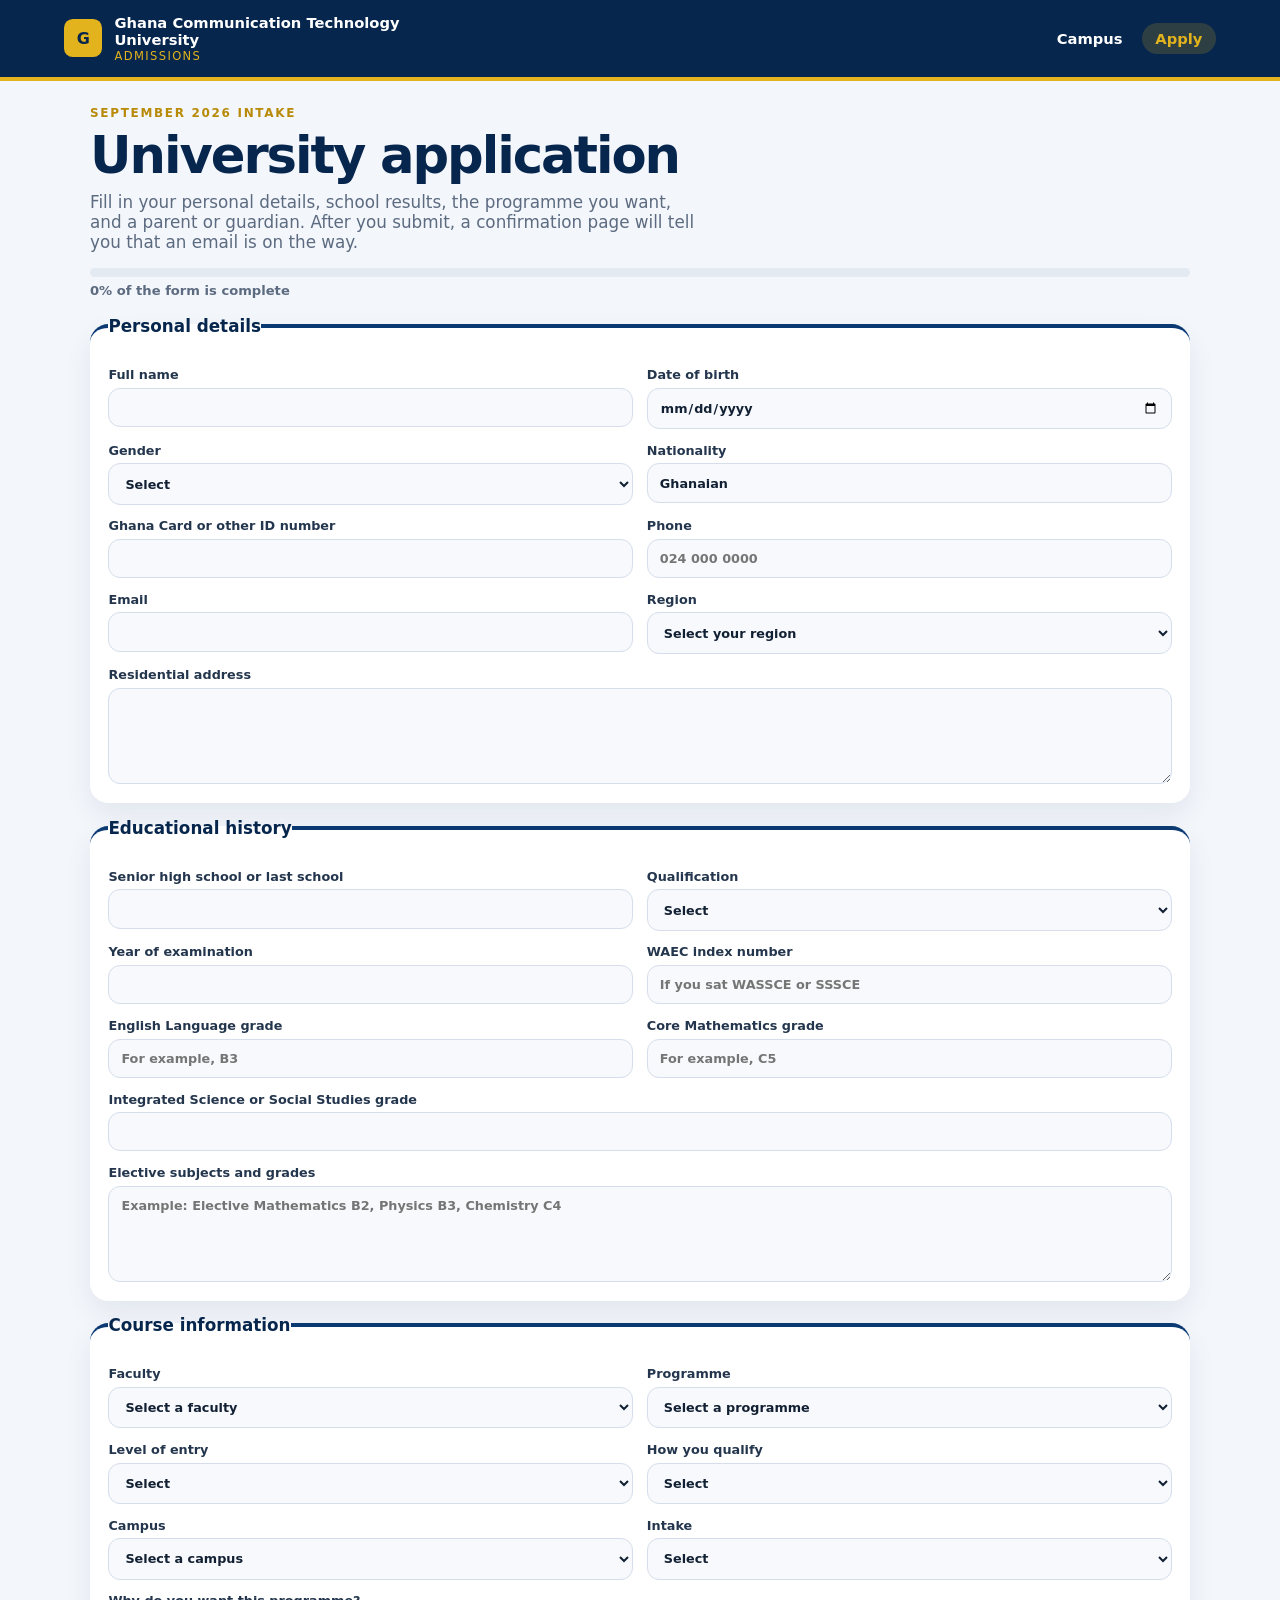
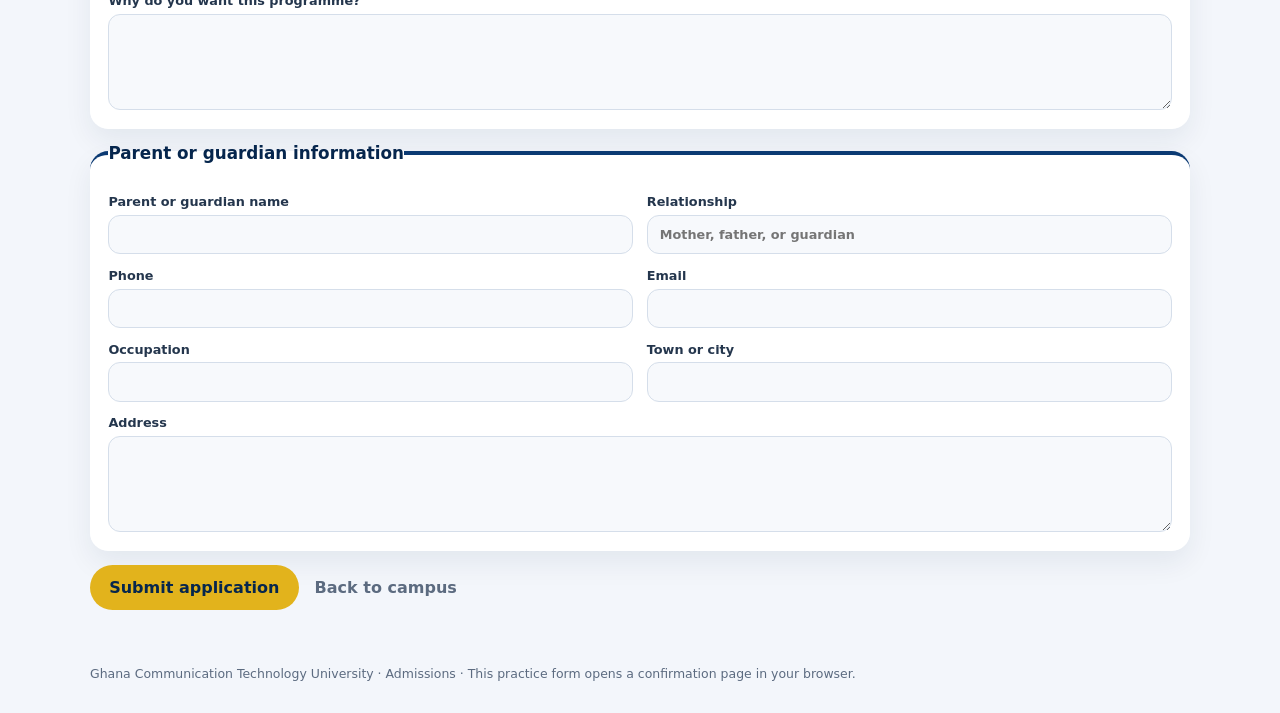
==== apply.html @ a52b45ba "Add the GCTU campus page and application form." ====
<!DOCTYPE html>
<html lang="en">
<head>
  <meta charset="UTF-8">
  <meta name="viewport" content="width=device-width, initial-scale=1.0">
  <title>Ghana Communication Technology University | Application</title>
  <link rel="stylesheet" href="styles.css">
</head>
<body>
  <header class="site-header">
    <a class="brand" href="index.html">
      <span class="mark" aria-hidden="true">G</span>
      <span>
        <strong>Ghana Communication Technology University</strong>
        <span>Admissions</span>
      </span>
    </a>
    <nav>
      <a href="index.html">Campus</a>
      <a href="apply.html" aria-current="page">Apply</a>
    </nav>
  </header>

  <main>
    <section class="page-intro">
      <p class="eyebrow">September 2026 intake</p>
      <h1>University application</h1>
      <p class="lede">
        Fill in your personal details, school results, the programme you want, and a parent or guardian. After you submit, a confirmation page will tell you that an email is on the way.
      </p>
      <div class="progress-wrap">
        <div class="progress-track" aria-hidden="true">
          <div class="progress-bar" id="progress-bar"></div>
        </div>
        <p id="progress-label">0% of the form is complete</p>
      </div>
    </section>

    <form id="application" action="success.html" method="get">
      <fieldset>
        <legend>Personal details</legend>
        <div class="fields">
          <label>
            Full name
            <input type="text" name="full-name" required autocomplete="name">
          </label>
          <label>
            Date of birth
            <input type="date" name="date-of-birth" required>
          </label>
          <label>
            Gender
            <select name="gender" required>
              <option value="">Select</option>
              <option>Female</option>
              <option>Male</option>
              <option>Prefer not to say</option>
            </select>
          </label>
          <label>
            Nationality
            <input type="text" name="nationality" value="Ghanaian" required>
          </label>
          <label>
            Ghana Card or other ID number
            <input type="text" name="id-number" required>
          </label>
          <label>
            Phone
            <input type="tel" name="phone" required autocomplete="tel" placeholder="024 000 0000">
          </label>
          <label>
            Email
            <input type="email" name="email" required autocomplete="email">
          </label>
          <label>
            Region
            <select name="region" required>
              <option value="">Select your region</option>
              <option>Greater Accra</option>
              <option>Ashanti</option>
              <option>Ahafo</option>
              <option>Bono</option>
              <option>Bono East</option>
              <option>Central</option>
              <option>Eastern</option>
              <option>North East</option>
              <option>Northern</option>
              <option>Oti</option>
              <option>Savannah</option>
              <option>Upper East</option>
              <option>Upper West</option>
              <option>Volta</option>
              <option>Western</option>
              <option>Western North</option>
              <option>Outside Ghana</option>
            </select>
          </label>
          <label class="wide">
            Residential address
            <textarea name="address" required autocomplete="street-address"></textarea>
          </label>
        </div>
      </fieldset>

      <fieldset>
        <legend>Educational history</legend>
        <div class="fields">
          <label>
            Senior high school or last school
            <input type="text" name="school" required>
          </label>
          <label>
            Qualification
            <select name="qualification" required>
              <option value="">Select</option>
              <option>WASSCE</option>
              <option>SSSCE</option>
              <option>GBCE</option>
              <option>HND</option>
              <option>GCTU Diploma</option>
              <option>Other</option>
            </select>
          </label>
          <label>
            Year of examination
            <input type="number" name="year-completed" min="1990" max="2026" required>
          </label>
          <label>
            WAEC index number
            <input type="text" name="index-number" placeholder="If you sat WASSCE or SSSCE">
          </label>
          <label>
            English Language grade
            <input type="text" name="english-grade" placeholder="For example, B3" required>
          </label>
          <label>
            Core Mathematics grade
            <input type="text" name="maths-grade" placeholder="For example, C5" required>
          </label>
          <label class="wide">
            Integrated Science or Social Studies grade
            <input type="text" name="core-grade" required>
          </label>
          <label class="wide">
            Elective subjects and grades
            <textarea name="electives" required placeholder="Example: Elective Mathematics B2, Physics B3, Chemistry C4"></textarea>
          </label>
        </div>
      </fieldset>

      <fieldset>
        <legend>Course information</legend>
        <div class="fields">
          <label>
            Faculty
            <select name="faculty" required>
              <option value="">Select a faculty</option>
              <option>Faculty of Computing and Information Systems</option>
              <option>Faculty of Engineering</option>
              <option>GCTU Business School</option>
            </select>
          </label>
          <label>
            Programme
            <select name="course" required>
              <option value="">Select a programme</option>
              <optgroup label="Computing and Information Systems">
                <option>BSc Information Technology</option>
                <option>BSc Computer Science</option>
                <option>BSc Computer Science (Cyber Security)</option>
                <option>BSc Software Engineering</option>
                <option>BSc Data Science and Analytics</option>
                <option>BSc Mobile Computing</option>
                <option>BSc Information Systems</option>
                <option>BSc Networking and Systems Administration</option>
                <option>BSc Internet of Things and Big Data</option>
                <option>BSc Web Application Development</option>
                <option>Diploma in Information Technology</option>
                <option>Diploma in Computer Science</option>
                <option>Diploma in Cyber Security</option>
                <option>Diploma in Data Science and Analytics</option>
                <option>Diploma in Web Application Development</option>
                <option>Diploma in Multimedia Technology</option>
              </optgroup>
              <optgroup label="Engineering">
                <option>BSc Telecommunications Engineering</option>
                <option>BSc Computer Engineering</option>
                <option>BSc Electrical and Electronic Engineering</option>
                <option>BSc Mathematics</option>
                <option>BSc Actuarial Science with Data Analytics</option>
                <option>BSc Computational Statistics</option>
                <option>Diploma in Telecommunications Engineering</option>
                <option>Diploma in Computational Statistics</option>
              </optgroup>
              <optgroup label="Business School">
                <option>BSc Accounting with Computing</option>
                <option>BSc Economics</option>
                <option>BSc Procurement and Logistics</option>
                <option>BSc E-Commerce and Marketing Management</option>
                <option>BSc Financial Technology</option>
                <option>BSc Business Administration (Accounting)</option>
                <option>BSc Business Administration (Banking and Finance)</option>
                <option>BSc Business Administration (Human Resource Management)</option>
                <option>BSc Business Administration (Management)</option>
                <option>BSc Business Administration (Marketing)</option>
                <option>Diploma in Public Relations</option>
                <option>Diploma in Administration (Accounting)</option>
                <option>Diploma in Administration (Management)</option>
                <option>Diploma in Administration (Marketing)</option>
              </optgroup>
            </select>
          </label>
          <label>
            Level of entry
            <select name="level" required>
              <option value="">Select</option>
              <option>Degree, Level 100 (4 years)</option>
              <option>Diploma (2 years)</option>
              <option>Top-up, Level 200</option>
              <option>Top-up, Level 300</option>
            </select>
          </label>
          <label>
            How you qualify
            <select name="entry" required>
              <option value="">Select</option>
              <option>WASSCE or SSSCE</option>
              <option>Mature applicant</option>
              <option>HND or diploma top-up</option>
              <option>International qualification</option>
            </select>
          </label>
          <label>
            Campus
            <select name="campus" required>
              <option value="">Select a campus</option>
              <option>Tesano (main campus)</option>
              <option>Abeka</option>
              <option>Kumasi</option>
              <option>Ho</option>
              <option>Koforidua</option>
              <option>Takoradi</option>
              <option>Nungua</option>
            </select>
          </label>
          <label>
            Intake
            <select name="intake" required>
              <option value="">Select</option>
              <option>September 2026</option>
            </select>
          </label>
          <label class="wide">
            Why do you want this programme?
            <textarea name="statement" required></textarea>
          </label>
        </div>
      </fieldset>

      <fieldset>
        <legend>Parent or guardian information</legend>
        <div class="fields">
          <label>
            Parent or guardian name
            <input type="text" name="guardian-name" required>
          </label>
          <label>
            Relationship
            <input type="text" name="relationship" placeholder="Mother, father, or guardian" required>
          </label>
          <label>
            Phone
            <input type="tel" name="guardian-phone" required>
          </label>
          <label>
            Email
            <input type="email" name="guardian-email" required>
          </label>
          <label>
            Occupation
            <input type="text" name="occupation">
          </label>
          <label>
            Town or city
            <input type="text" name="guardian-town" required>
          </label>
          <label class="wide">
            Address
            <textarea name="guardian-address" required></textarea>
          </label>
        </div>
      </fieldset>

      <div class="form-actions">
        <button class="button" type="submit">Submit application</button>
        <a class="ghost" href="index.html">Back to campus</a>
      </div>
    </form>
  </main>

  <footer class="site-footer">
    Ghana Communication Technology University · Admissions · This practice form opens a confirmation page in your browser.
  </footer>

  <script>
    const form = document.getElementById("application");
    const progressBar = document.getElementById("progress-bar");
    const progressLabel = document.getElementById("progress-label");
    const requiredFields = Array.from(form.querySelectorAll("[required]"));

    function updateProgress() {
      const done = requiredFields.filter((field) => field.value.trim() !== "").length;
      const percent = Math.round((done / requiredFields.length) * 100);
      progressBar.style.width = percent + "%";
      progressLabel.textContent = percent + "% of the form is complete";
      form.querySelectorAll("fieldset").forEach((section) => {
        const fields = Array.from(section.querySelectorAll("[required]"));
        const complete = fields.length > 0 && fields.every((field) => field.value.trim() !== "");
        section.classList.toggle("is-done", complete);
      });
    }

    form.addEventListener("input", updateProgress);
    form.addEventListener("change", updateProgress);

    form.addEventListener("submit", (event) => {
      event.preventDefault();
      const params = new URLSearchParams({
        name: form.elements["full-name"].value.trim(),
        email: form.elements["email"].value.trim(),
        course: form.elements["course"].value
      });
      window.location.href = "success.html?" + params.toString();
    });
  </script>
</body>
</html>
---- styles.css ----
:root {
  --navy: #0b3a73;
  --navy-deep: #06264d;
  --gold: #e2b31c;
  --gold-deep: #b88a08;
  --ink: #122033;
  --muted: #5c6b80;
  --line: #e4eaf2;
  --bg: #f3f6fb;
  --card: #ffffff;
}

* {
  box-sizing: border-box;
}

body {
  margin: 0;
  min-height: 100vh;
  font-family: "Avenir Next", "Segoe UI", system-ui, sans-serif;
  color: var(--ink);
  background: var(--bg);
}

a {
  color: var(--navy);
}

.site-header {
  position: sticky;
  top: 0;
  z-index: 3;
  display: flex;
  align-items: center;
  justify-content: space-between;
  gap: 1rem;
  padding: 0.85rem 5vw;
  background: var(--navy-deep);
  color: white;
  border-bottom: 4px solid var(--gold);
}

.brand {
  display: flex;
  align-items: center;
  gap: 0.75rem;
  color: inherit;
  text-decoration: none;
}

.mark {
  width: 2.4rem;
  height: 2.4rem;
  border-radius: 0.55rem;
  display: grid;
  place-items: center;
  background: var(--gold);
  color: var(--navy-deep);
  font-weight: 800;
}

.brand strong {
  display: block;
  max-width: 18rem;
  font-size: 0.92rem;
  line-height: 1.2;
}

.brand span span {
  display: block;
  color: var(--gold);
  font-size: 0.72rem;
  letter-spacing: 0.12em;
  text-transform: uppercase;
}

nav {
  display: flex;
  gap: 0.35rem;
}

nav a {
  color: white;
  text-decoration: none;
  font-weight: 650;
  font-size: 0.92rem;
  padding: 0.45rem 0.85rem;
  border-radius: 999px;
}

nav a:hover,
nav a[aria-current="page"] {
  background: rgba(226, 179, 28, 0.18);
  color: var(--gold);
}

main {
  width: min(1100px, calc(100% - 2rem));
  margin: 0 auto;
  padding: 1.6rem 0 3.5rem;
}

.banner {
  display: grid;
  grid-template-columns: 1.15fr 0.85fr;
  gap: 1.25rem;
  align-items: stretch;
  margin-bottom: 1.6rem;
}

.banner-copy,
.panel {
  background: var(--card);
  border-radius: 1.25rem;
  box-shadow: 0 16px 40px rgba(6, 38, 77, 0.08);
}

.banner-copy {
  padding: 2rem 2rem 1.7rem;
  display: flex;
  flex-direction: column;
  justify-content: center;
}

.eyebrow {
  margin: 0 0 0.55rem;
  color: var(--gold-deep);
  font-size: 0.75rem;
  font-weight: 800;
  letter-spacing: 0.14em;
  text-transform: uppercase;
}

h1 {
  margin: 0 0 0.6rem;
  font-size: clamp(2rem, 4vw, 3.2rem);
  line-height: 1.05;
  letter-spacing: -0.04em;
  color: var(--navy-deep);
}

.lede {
  margin: 0;
  max-width: 38rem;
  color: var(--muted);
  font-size: 1.05rem;
}

.facts {
  display: flex;
  gap: 1.25rem;
  margin: 1.2rem 0 0;
  padding: 0;
  list-style: none;
}

.facts strong {
  display: block;
  color: var(--navy);
  font-size: 1.15rem;
}

.facts span {
  color: var(--muted);
  font-size: 0.8rem;
}

.banner-photo {
  margin: 0;
  border-radius: 1.25rem;
  overflow: hidden;
  min-height: 280px;
  box-shadow: 0 16px 40px rgba(6, 38, 77, 0.12);
}

.banner-photo img {
  width: 100%;
  height: 100%;
  object-fit: cover;
  display: block;
}

.gallery {
  width: 100%;
  border-collapse: separate;
  border-spacing: 0.8rem;
  margin: 0.4rem -0.8rem 0;
}

.gallery caption {
  caption-side: bottom;
  text-align: left;
  color: var(--muted);
  font-size: 0.78rem;
  padding: 0.35rem 0.8rem 0;
}

.gallery td {
  width: 33.33%;
  vertical-align: top;
  padding: 0;
}

.gallery figure {
  margin: 0;
  background: var(--card);
  border-radius: 1rem;
  overflow: hidden;
  box-shadow: 0 12px 28px rgba(6, 38, 77, 0.08);
}

.zoom {
  display: block;
  width: 100%;
  margin: 0;
  padding: 0;
  border: 0;
  background: transparent;
  cursor: zoom-in;
}

.gallery img,
.banner-photo img {
  display: block;
  width: 100%;
  height: 190px;
  object-fit: cover;
}

.banner-photo img {
  height: 100%;
  min-height: 280px;
}

#viewer {
  width: min(920px, calc(100% - 2rem));
  padding: 0.75rem;
  border: 0;
  border-radius: 1rem;
  background: #07182f;
  color: white;
}

#viewer::backdrop {
  background: rgba(6, 18, 36, 0.78);
}

#viewer img {
  display: block;
  width: 100%;
  max-height: 75vh;
  object-fit: contain;
  background: black;
  border-radius: 0.7rem;
}

#viewer-caption {
  margin: 0.7rem 0.2rem 0.2rem;
  font-weight: 700;
}

.viewer-close {
  position: absolute;
  top: 1rem;
  right: 1rem;
  border: 0;
  border-radius: 999px;
  background: var(--gold);
  color: var(--navy-deep);
  font: inherit;
  font-weight: 800;
  padding: 0.4rem 0.75rem;
  cursor: pointer;
}

#viewer {
  position: relative;
}

.gallery figcaption {
  padding: 0.75rem 0.9rem 0.9rem;
  font-weight: 700;
  color: var(--navy-deep);
}

.new-blocks {
  margin-top: 2.2rem;
}

.new-blocks h2 {
  margin: 0 0 0.4rem;
  color: var(--navy-deep);
  font-size: clamp(1.6rem, 3vw, 2.2rem);
  letter-spacing: -0.03em;
}

.cta {
  margin: 1.15rem 0 0;
}

.button {
  display: inline-flex;
  align-items: center;
  justify-content: center;
  border: 0;
  border-radius: 999px;
  background: var(--gold);
  color: var(--navy-deep);
  text-decoration: none;
  font: inherit;
  font-weight: 800;
  padding: 0.8rem 1.2rem;
  cursor: pointer;
}

.button:hover {
  background: #f0c53a;
}

.ghost {
  color: var(--muted);
  font-weight: 650;
  text-decoration: none;
}

.page-intro {
  margin-bottom: 1.1rem;
}

form {
  display: grid;
  gap: 0.9rem;
}

fieldset {
  margin: 0;
  border: 0;
  border-radius: 1.15rem;
  background: var(--card);
  box-shadow: 0 12px 28px rgba(6, 38, 77, 0.07);
  padding: 1.1rem 1.15rem 1.2rem;
  border-top: 4px solid var(--navy);
}

legend {
  padding: 0;
  font-size: 1.05rem;
  font-weight: 800;
  color: var(--navy-deep);
}

.fields {
  display: grid;
  grid-template-columns: 1fr 1fr;
  gap: 0.85rem;
  margin-top: 0.85rem;
}

label {
  display: flex;
  flex-direction: column;
  gap: 0.35rem;
  font-size: 0.8rem;
  font-weight: 700;
  color: #24364d;
}

label.wide {
  grid-column: 1 / -1;
}

input,
select,
textarea {
  font: inherit;
  font-weight: 550;
  color: var(--ink);
  background: #f7f9fc;
  border: 1px solid #d5deea;
  border-radius: 0.75rem;
  padding: 0.7rem 0.75rem;
}

input:focus,
select:focus,
textarea:focus {
  outline: 3px solid rgba(226, 179, 28, 0.45);
  border-color: var(--gold-deep);
  background: white;
}

textarea {
  min-height: 6rem;
  resize: vertical;
}

.form-actions {
  display: flex;
  align-items: center;
  gap: 1rem;
}

.success {
  min-height: 56vh;
  display: grid;
  align-content: center;
  justify-items: start;
  gap: 0.75rem;
  padding: 2.2rem;
  border-radius: 1.4rem;
  background: white;
  border-top: 6px solid var(--gold);
  box-shadow: 0 16px 40px rgba(6, 38, 77, 0.08);
}

.check {
  width: 3.1rem;
  height: 3.1rem;
  border-radius: 999px;
  display: grid;
  place-items: center;
  background: #e8f6ee;
  color: #047857;
  font-size: 1.35rem;
  font-weight: 800;
}

.success p {
  margin: 0;
  max-width: 38rem;
  color: #334155;
  font-size: 1.05rem;
}

.site-footer {
  width: min(1100px, calc(100% - 2rem));
  margin: 0 auto 2rem;
  color: var(--muted);
  font-size: 0.78rem;
}

.campus-footer {
  margin-top: 2.5rem;
  padding: 2.2rem 5vw 1.2rem;
  background: var(--navy-deep);
  color: #d5e2f2;
  border-top: 4px solid var(--gold);
}

.footer-grid {
  width: min(1100px, 100%);
  margin: 0 auto;
  display: grid;
  grid-template-columns: 1.4fr 1fr 1fr;
  gap: 1.5rem;
}

.campus-footer strong {
  display: block;
  margin-bottom: 0.45rem;
  color: white;
}

.campus-footer p {
  margin: 0 0 0.7rem;
  line-height: 1.55;
}

.campus-footer a {
  color: var(--gold);
  text-decoration: none;
}

.campus-footer a:hover {
  text-decoration: underline;
}

.footer-note {
  width: min(1100px, 100%);
  margin: 0.4rem auto 0;
  padding-top: 0.9rem;
  border-top: 1px solid rgba(255, 255, 255, 0.12);
  color: #9eb0c7;
  font-size: 0.82rem;
}

.mark {
  animation: pulse 2.6s ease-in-out infinite;
}

.banner-copy > * {
  animation: rise 0.7s ease both;
}

.banner-copy > *:nth-child(2) { animation-delay: 0.08s; }
.banner-copy > *:nth-child(3) { animation-delay: 0.16s; }
.banner-copy > *:nth-child(4) { animation-delay: 0.24s; }
.banner-copy > *:nth-child(5) { animation-delay: 0.32s; }

.banner-photo {
  animation: rise 0.8s ease 0.15s both;
}

.gallery figure {
  animation: rise 0.7s ease both;
}

.gallery td:nth-child(2) figure { animation-delay: 0.1s; }
.gallery td:nth-child(3) figure { animation-delay: 0.2s; }

.ticker {
  overflow: hidden;
  margin: 0 0 1.3rem;
  border-radius: 999px;
  background: var(--navy-deep);
  color: white;
  mask-image: linear-gradient(90deg, transparent, #000 8%, #000 92%, transparent);
}

.ticker-track {
  display: flex;
  gap: 2rem;
  width: max-content;
  padding: 0.7rem 0;
  animation: ticker 28s linear infinite;
}

.ticker span {
  color: var(--gold);
  font-size: 0.82rem;
  font-weight: 750;
  letter-spacing: 0.04em;
  white-space: nowrap;
}

.ticker span::before {
  content: "●";
  margin-right: 2rem;
  color: white;
}

.paths {
  display: grid;
  grid-template-columns: repeat(3, 1fr);
  gap: 0.8rem;
  margin: 1.3rem 0 0.4rem;
}

.path {
  display: grid;
  gap: 0.25rem;
  padding: 1rem 1.05rem;
  border-radius: 1rem;
  text-decoration: none;
  color: var(--navy-deep);
  background: white;
  box-shadow: 0 12px 28px rgba(6, 38, 77, 0.08);
  transition: transform 0.25s ease, box-shadow 0.25s ease;
}

.path:hover {
  transform: translateY(-6px);
  box-shadow: 0 18px 36px rgba(6, 38, 77, 0.14);
}

.path strong {
  font-size: 1.05rem;
}

.path span {
  color: var(--muted);
  font-size: 0.85rem;
}

.path em {
  font-style: normal;
  color: var(--gold-deep);
  font-size: 0.75rem;
  font-weight: 800;
  letter-spacing: 0.08em;
  text-transform: uppercase;
}

.button {
  position: relative;
  overflow: hidden;
}

.button::after {
  content: "";
  position: absolute;
  inset: 0;
  background: linear-gradient(110deg, transparent 30%, rgba(255, 255, 255, 0.55) 48%, transparent 62%);
  transform: translateX(-120%);
  animation: shine 2.8s ease-in-out infinite;
}

#viewer[open] {
  animation: pop 0.28s ease;
}

.viewer-nav {
  display: flex;
  justify-content: space-between;
  gap: 0.5rem;
  margin-top: 0.7rem;
}

.viewer-nav button {
  border: 0;
  border-radius: 999px;
  background: rgba(255, 255, 255, 0.12);
  color: white;
  font: inherit;
  font-weight: 700;
  padding: 0.45rem 0.85rem;
  cursor: pointer;
}

.progress-wrap {
  margin: 1rem 0 0.2rem;
}

.progress-track {
  height: 0.55rem;
  border-radius: 999px;
  background: #e4eaf2;
  overflow: hidden;
}

.progress-bar {
  width: 0%;
  height: 100%;
  border-radius: inherit;
  background: linear-gradient(90deg, var(--navy), var(--gold));
  transition: width 0.35s ease;
}

.progress-wrap p {
  margin: 0.4rem 0 0;
  color: var(--muted);
  font-size: 0.82rem;
  font-weight: 700;
}

fieldset {
  animation: rise 0.55s ease both;
}

fieldset:nth-of-type(2) { animation-delay: 0.08s; }
fieldset:nth-of-type(3) { animation-delay: 0.16s; }
fieldset:nth-of-type(4) { animation-delay: 0.24s; }

fieldset.is-done {
  box-shadow: 0 12px 28px rgba(6, 38, 77, 0.07), inset 4px 0 0 var(--gold);
}

.check-ring {
  width: 4.2rem;
  height: 4.2rem;
}

.check-ring circle {
  fill: none;
  stroke: #10b981;
  stroke-width: 3;
  stroke-dasharray: 120;
  stroke-dashoffset: 120;
  animation: draw 0.7s ease forwards;
}

.check-ring path {
  fill: none;
  stroke: #047857;
  stroke-width: 3;
  stroke-linecap: round;
  stroke-linejoin: round;
  stroke-dasharray: 30;
  stroke-dashoffset: 30;
  animation: draw 0.4s ease 0.45s forwards;
}

.confetti {
  position: fixed;
  inset: 0;
  pointer-events: none;
  overflow: hidden;
}

.confetti i {
  position: absolute;
  top: -12px;
  width: 9px;
  height: 14px;
  border-radius: 2px;
  animation: fall 2.8s ease-in forwards;
}

.success {
  animation: pop 0.45s ease;
}

@keyframes rise {
  from { opacity: 0; transform: translateY(18px); }
  to { opacity: 1; transform: none; }
}

@keyframes pop {
  from { opacity: 0; transform: scale(0.96); }
  to { opacity: 1; transform: none; }
}

@keyframes pulse {
  0%, 100% { transform: scale(1); }
  50% { transform: scale(1.08); }
}

@keyframes ticker {
  from { transform: translateX(0); }
  to { transform: translateX(-50%); }
}

@keyframes shine {
  0%, 55% { transform: translateX(-120%); }
  100% { transform: translateX(120%); }
}

@keyframes draw {
  to { stroke-dashoffset: 0; }
}

@keyframes fall {
  to { transform: translateY(105vh) rotate(240deg); opacity: 0.2; }
}

@media (prefers-reduced-motion: reduce) {
  *, *::before, *::after {
    animation: none !important;
    transition: none !important;
  }
}

@media (max-width: 800px) {
  .site-header {
    flex-direction: column;
    align-items: flex-start;
  }

  .banner,
  .fields,
  .gallery,
  .gallery tbody,
  .gallery tr,
  .gallery td {
    display: block;
    width: 100%;
  }

  .gallery {
    margin: 0;
    border-spacing: 0;
  }

  .gallery td + td,
  .gallery tr + tr td {
    margin-top: 0.8rem;
  }

  .banner-photo {
    min-height: 220px;
  }

  .banner-photo img {
    height: 220px;
  }

  .paths,
  .footer-grid {
    grid-template-columns: 1fr;
  }
}
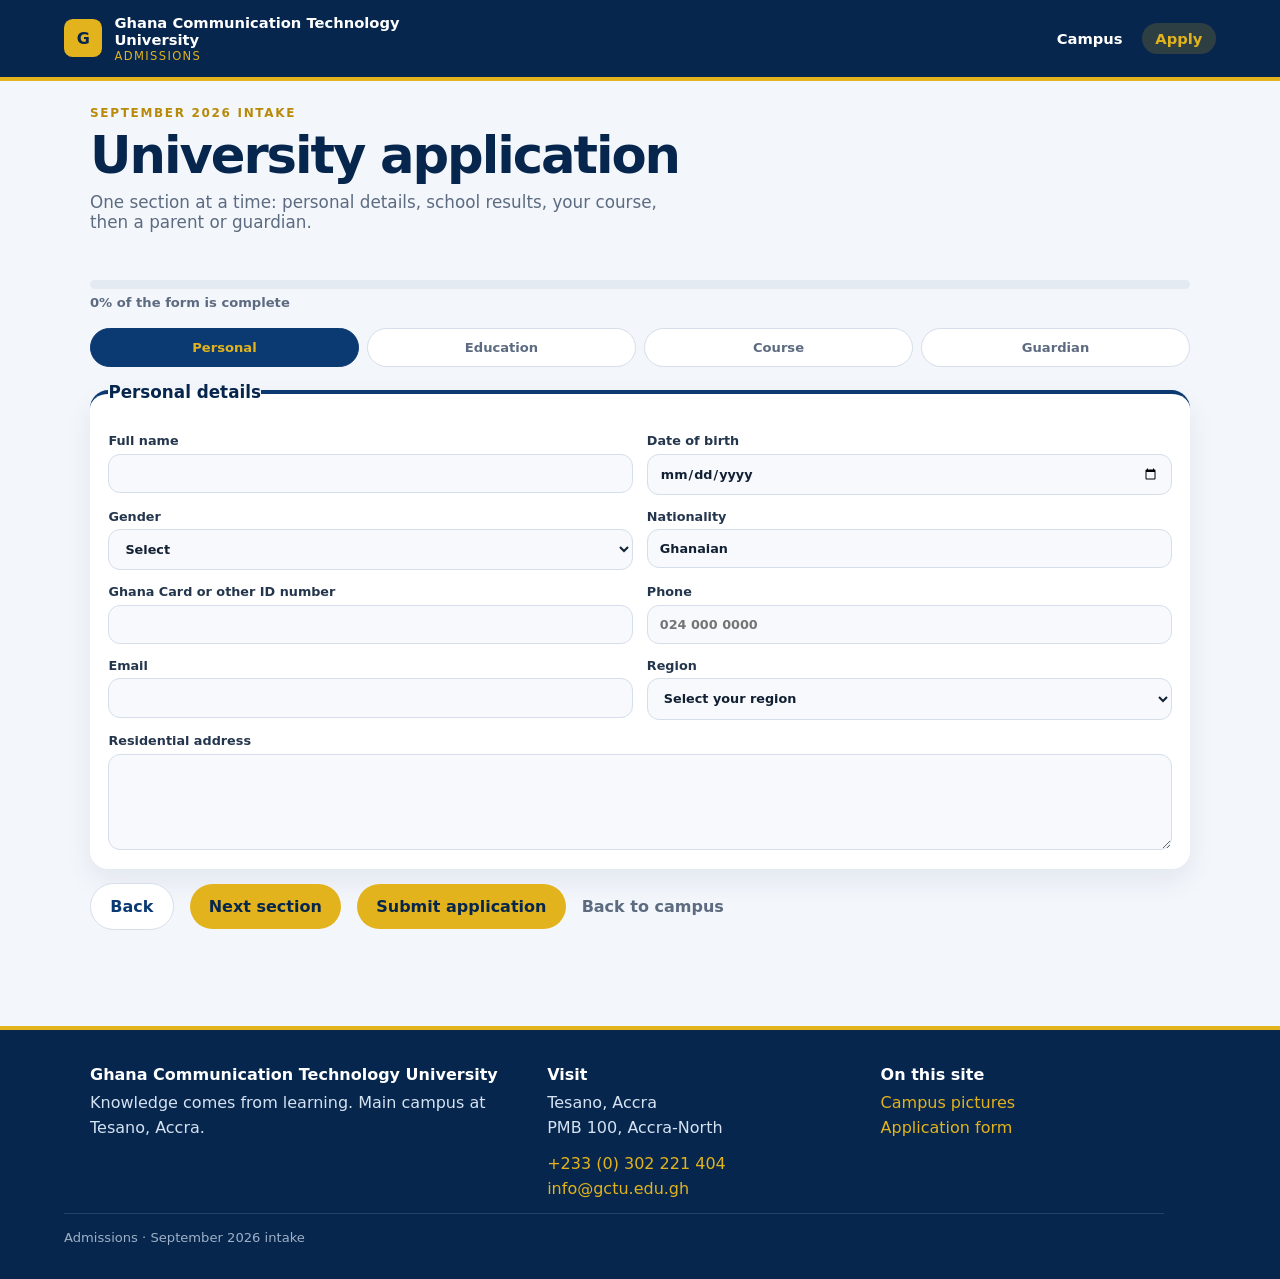
==== commit 19068a51: "Update the application flow and add the confirmation mail server." ====
--- a/apply.html
+++ b/apply.html
@@ -26,8 +26,9 @@
       <p class="eyebrow">September 2026 intake</p>
       <h1>University application</h1>
       <p class="lede">
-        Fill in your personal details, school results, the programme you want, and a parent or guardian. After you submit, a confirmation page will tell you that an email is on the way.
+        One section at a time: personal details, school results, your course, then a parent or guardian.
       </p>
+      <p id="send-error" class="send-error" role="alert"></p>
       <div class="progress-wrap">
         <div class="progress-track" aria-hidden="true">
           <div class="progress-bar" id="progress-bar"></div>
@@ -37,7 +38,13 @@
     </section>
 
     <form id="application" action="success.html" method="get">
-      <fieldset>
+      <ol class="stepper" id="stepper">
+        <li class="is-current">Personal</li>
+        <li>Education</li>
+        <li>Course</li>
+        <li>Guardian</li>
+      </ol>
+      <fieldset class="is-current">
         <legend>Personal details</legend>
         <div class="fields">
           <label>
@@ -293,14 +300,31 @@
       </fieldset>
 
       <div class="form-actions">
-        <button class="button" type="submit">Submit application</button>
+        <button class="button button-back" id="step-back" type="button" hidden>Back</button>
+        <button class="button" id="step-next" type="button">Next section</button>
+        <button class="button" id="step-submit" type="submit" hidden>Submit application</button>
         <a class="ghost" href="index.html">Back to campus</a>
       </div>
     </form>
   </main>
 
-  <footer class="site-footer">
-    Ghana Communication Technology University · Admissions · This practice form opens a confirmation page in your browser.
+  <footer class="campus-footer">
+    <div class="footer-grid">
+      <div>
+        <strong>Ghana Communication Technology University</strong>
+        <p>Knowledge comes from learning. Main campus at Tesano, Accra.</p>
+      </div>
+      <div>
+        <strong>Visit</strong>
+        <p>Tesano, Accra<br>PMB 100, Accra-North</p>
+        <p><a href="tel:+233302221404">+233 (0) 302 221 404</a><br><a href="mailto:info@gctu.edu.gh">info@gctu.edu.gh</a></p>
+      </div>
+      <div>
+        <strong>On this site</strong>
+        <p><a href="index.html">Campus pictures</a><br><a href="apply.html">Application form</a></p>
+      </div>
+    </div>
+    <p class="footer-note">Admissions · September 2026 intake</p>
   </footer>
 
   <script>
@@ -324,14 +348,64 @@
     form.addEventListener("input", updateProgress);
     form.addEventListener("change", updateProgress);
 
+    const sections = Array.from(form.querySelectorAll("fieldset"));
+    const stepItems = Array.from(document.querySelectorAll("#stepper li"));
+    const backButton = document.getElementById("step-back");
+    const nextButton = document.getElementById("step-next");
+    const submitButton = document.getElementById("step-submit");
+    let step = 0;
+
+    function showStep(index) {
+      step = index;
+      sections.forEach((section, item) => section.classList.toggle("is-current", item === step));
+      stepItems.forEach((item, itemIndex) => {
+        item.classList.toggle("is-current", itemIndex === step);
+        item.classList.toggle("is-done", itemIndex < step);
+      });
+      backButton.hidden = step === 0;
+      nextButton.hidden = step === sections.length - 1;
+      submitButton.hidden = step !== sections.length - 1;
+    }
+
+    nextButton.addEventListener("click", () => {
+      const fields = Array.from(sections[step].querySelectorAll("[required]"));
+      const invalid = fields.find((field) => !field.reportValidity());
+      if (invalid) return;
+      showStep(step + 1);
+    });
+
+    backButton.addEventListener("click", () => showStep(step - 1));
+
+    const sendError = document.getElementById("send-error");
+
     form.addEventListener("submit", (event) => {
       event.preventDefault();
-      const params = new URLSearchParams({
-        name: form.elements["full-name"].value.trim(),
-        email: form.elements["email"].value.trim(),
-        course: form.elements["course"].value
-      });
-      window.location.href = "success.html?" + params.toString();
+      const submitButton = form.querySelector("[type=submit]");
+      const name = form.elements["full-name"].value.trim();
+      const email = form.elements["email"].value.trim();
+      const course = form.elements["course"].value;
+      sendError.textContent = "";
+      submitButton.disabled = true;
+
+      fetch("/apply", {
+        method: "POST",
+        headers: { "Content-Type": "application/json" },
+        body: JSON.stringify({ name: name, email: email, course: course })
+      })
+        .then((response) => response.json().then((data) => ({ ok: response.ok, data: data })))
+        .then((result) => {
+          if (!result.ok || !result.data.ok) {
+            sendError.textContent = result.data.error || "The confirmation email could not be sent.";
+            submitButton.disabled = false;
+            return;
+          }
+          const params = new URLSearchParams({ name: name, email: email, course: course });
+          window.location.href = "success.html?" + params.toString();
+        })
+        .catch(() => {
+          sendError.textContent = "The confirmation email could not be sent. Open the site from the local server, not as a file.";
+          submitButton.disabled = false;
+        });
     });
   </script>
 </body>
--- a/styles.css
+++ b/styles.css
@@ -332,6 +332,49 @@
   gap: 0.9rem;
 }
 
+.stepper {
+  display: grid;
+  grid-template-columns: repeat(4, 1fr);
+  gap: 0.5rem;
+  margin: 0;
+  padding: 0;
+  list-style: none;
+}
+
+.stepper li {
+  padding: 0.7rem 0.4rem;
+  border-radius: 999px;
+  background: white;
+  color: var(--muted);
+  text-align: center;
+  font-size: 0.82rem;
+  font-weight: 750;
+  border: 1px solid #d5deea;
+}
+
+.stepper li.is-current {
+  background: var(--navy);
+  color: var(--gold);
+  border-color: var(--navy);
+}
+
+.stepper li.is-done {
+  background: #fff8df;
+  color: var(--navy-deep);
+  border-color: var(--gold);
+}
+
+fieldset:not(.is-current) {
+  display: none;
+}
+
+.button-back {
+  background: white;
+  color: var(--navy);
+  box-shadow: none;
+  border: 1px solid #d5deea;
+}
+
 fieldset {
   margin: 0;
   border: 0;
@@ -539,11 +582,72 @@
   color: white;
 }
 
-.paths {
+.paths,
+.steps ol {
   display: grid;
   grid-template-columns: repeat(3, 1fr);
   gap: 0.8rem;
+}
+
+.paths {
   margin: 1.3rem 0 0.4rem;
+}
+
+.steps {
+  margin-top: 1.6rem;
+}
+
+.steps h2 {
+  margin: 0;
+  color: var(--navy-deep);
+  font-size: clamp(1.6rem, 3vw, 2.2rem);
+  letter-spacing: -0.03em;
+}
+
+.steps ol {
+  list-style: none;
+  margin: 0.9rem 0 0;
+  padding: 0;
+}
+
+.steps li {
+  background: white;
+  border-radius: 1rem;
+  padding: 1rem 1.05rem 1.1rem;
+  box-shadow: 0 12px 28px rgba(6, 38, 77, 0.08);
+  border-top: 3px solid var(--gold);
+  color: #334155;
+}
+
+.steps strong {
+  display: block;
+  margin-bottom: 0.35rem;
+  color: var(--gold-deep);
+  letter-spacing: 0.08em;
+}
+
+.filters {
+  display: flex;
+  flex-wrap: wrap;
+  gap: 0.5rem;
+  margin: 1.4rem 0 0.2rem;
+}
+
+.filter {
+  border: 1px solid #d5deea;
+  background: white;
+  color: var(--navy);
+  border-radius: 999px;
+  padding: 0.5rem 0.9rem;
+  font: inherit;
+  font-weight: 750;
+  cursor: pointer;
+}
+
+.filter.is-on {
+  background: var(--navy);
+  border-color: var(--navy);
+  color: var(--gold);
 }
 
 .path {
@@ -636,6 +740,13 @@
   transition: width 0.35s ease;
 }
 
+.send-error {
+  min-height: 1.2rem;
+  margin: 0.8rem 0 0;
+  color: #9f1239;
+  font-weight: 700;
+}
+
 .progress-wrap p {
   margin: 0.4rem 0 0;
   color: var(--muted);
@@ -775,7 +886,9 @@
   }
 
   .paths,
-  .footer-grid {
-    grid-template-columns: 1fr;
+  .steps ol,
+  .footer-grid,
+  .stepper {
+    grid-template-columns: 1fr 1fr;
   }
 }
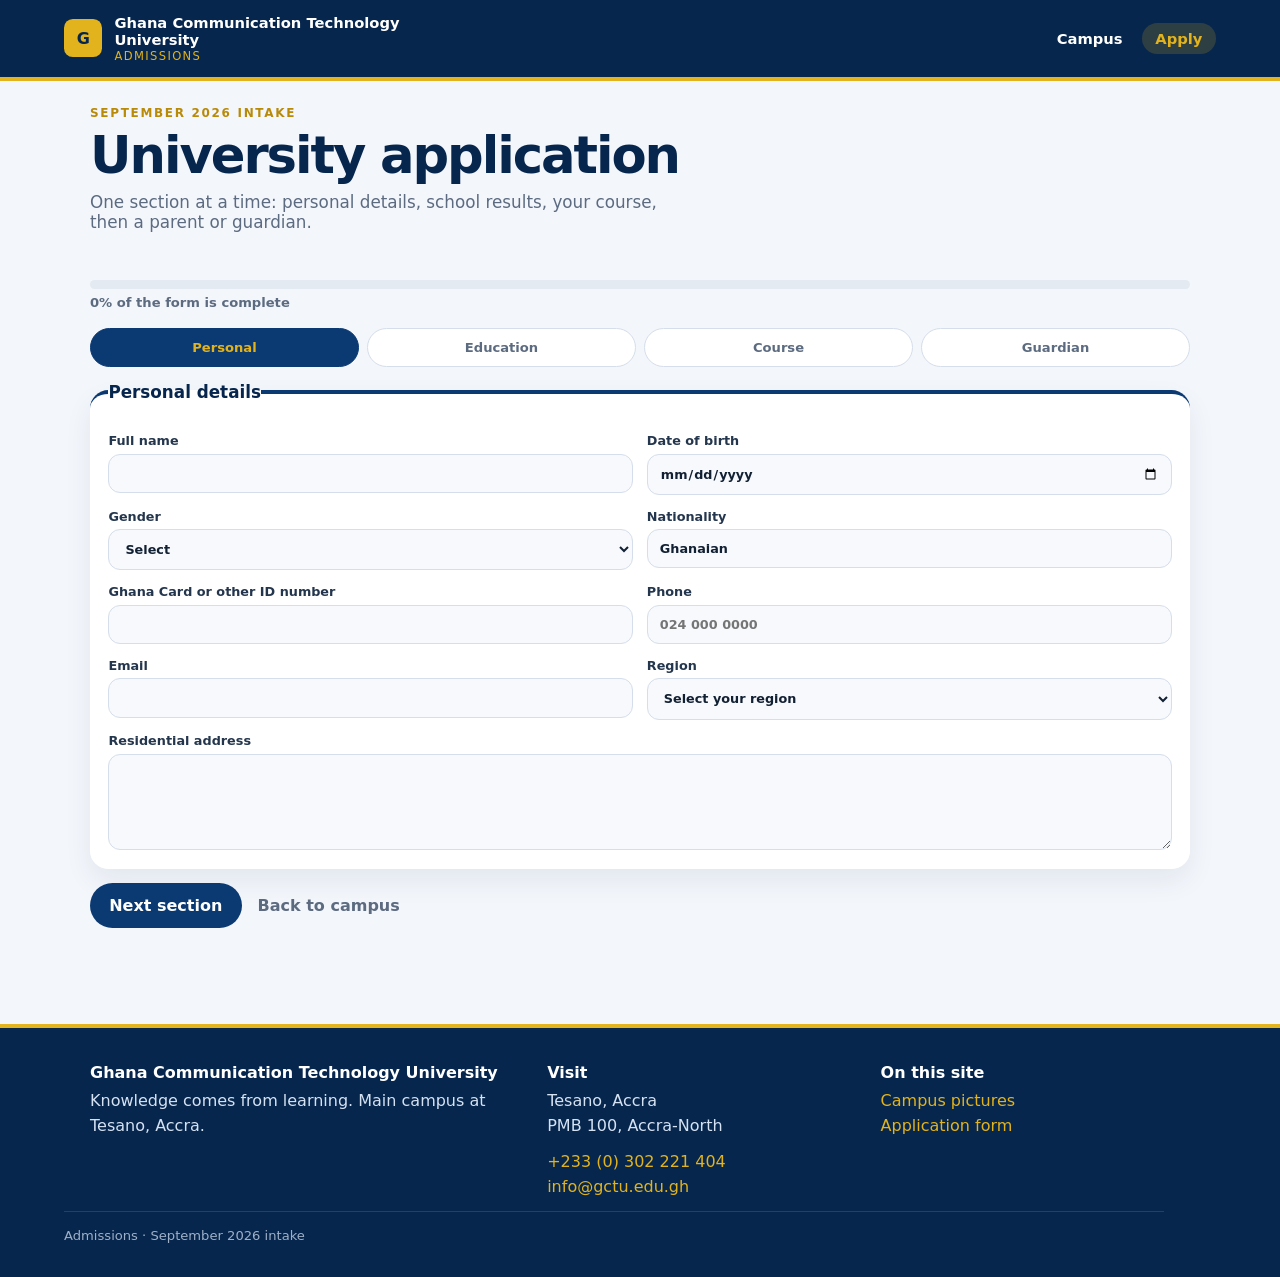
==== commit ca1a20af: "Show only Submit on the guardian step and open the confirmation page." ====
--- a/apply.html
+++ b/apply.html
@@ -152,6 +152,12 @@
           <label class="wide">
             Elective subjects and grades
             <textarea name="electives" required placeholder="Example: Elective Mathematics B2, Physics B3, Chemistry C4"></textarea>
+          </label>
+          <label class="wide">
+            Upload your results
+            <input type="file" name="results" accept=".pdf,.jpg,.jpeg,.png,application/pdf,image/jpeg,image/png">
+            <span class="hint">WASSCE, SSSCE, GBCE, HND, or any other result slip. PDF or photo, up to 5 MB. Leave this blank if the results are not out yet.</span>
+            <span id="results-name" class="file-name"></span>
           </label>
         </div>
       </fieldset>
@@ -376,6 +382,38 @@
 
     backButton.addEventListener("click", () => showStep(step - 1));
 
+    const resultsInput = form.elements.results;
+    const resultsName = document.getElementById("results-name");
+
+    resultsInput.addEventListener("change", () => {
+      const file = resultsInput.files[0];
+      if (!file) {
+        resultsName.textContent = "";
+        return;
+      }
+      const allowed = /\.(pdf|jpe?g|png)$/i.test(file.name);
+      if (!allowed || file.size > 5 * 1024 * 1024) {
+        resultsInput.value = "";
+        resultsName.textContent = "Choose a PDF, JPG, or PNG that is under 5 MB.";
+        return;
+      }
+      resultsName.textContent = "Ready to upload: " + file.name;
+    });
+
+    function resultsPayload() {
+      const file = resultsInput.files[0];
+      if (!file) return Promise.resolve({ resultName: "" });
+      return new Promise((resolve, reject) => {
+        const reader = new FileReader();
+        reader.onload = () => {
+          const encoded = String(reader.result).split(",")[1] || "";
+          resolve({ resultName: file.name, resultFile: encoded });
+        };
+        reader.onerror = () => reject(new Error("The result file could not be read."));
+        reader.readAsDataURL(file);
+      });
+    }
+
     const sendError = document.getElementById("send-error");
 
     form.addEventListener("submit", (event) => {
@@ -387,25 +425,8 @@
       sendError.textContent = "";
       submitButton.disabled = true;
 
-      fetch("/apply", {
-        method: "POST",
-        headers: { "Content-Type": "application/json" },
-        body: JSON.stringify({ name: name, email: email, course: course })
-      })
-        .then((response) => response.json().then((data) => ({ ok: response.ok, data: data })))
-        .then((result) => {
-          if (!result.ok || !result.data.ok) {
-            sendError.textContent = result.data.error || "The confirmation email could not be sent.";
-            submitButton.disabled = false;
-            return;
-          }
-          const params = new URLSearchParams({ name: name, email: email, course: course });
-          window.location.href = "success.html?" + params.toString();
-        })
-        .catch(() => {
-          sendError.textContent = "The confirmation email could not be sent. Open the site from the local server, not as a file.";
-          submitButton.disabled = false;
-        });
+      const params = new URLSearchParams({ name: name, email: email, course: course });
+      window.location.href = "success.html?" + params.toString();
     });
   </script>
 </body>
--- a/styles.css
+++ b/styles.css
@@ -313,6 +313,10 @@
   cursor: pointer;
 }
 
+.button[hidden] {
+  display: none !important;
+}
+
 .button:hover {
   background: #f0c53a;
 }
@@ -373,6 +377,25 @@
   color: var(--navy);
   box-shadow: none;
   border: 1px solid #d5deea;
+}
+
+#step-next {
+  background: var(--navy);
+  color: white;
+}
+
+#step-next:hover {
+  background: #1b4f93;
+}
+
+#step-submit {
+  background: #f5c518;
+  color: #06264d;
+  box-shadow: 0 10px 24px rgba(245, 197, 24, 0.45);
+}
+
+#step-submit:hover {
+  background: #ffd84a;
 }
 
 fieldset {
@@ -747,6 +770,22 @@
   font-weight: 700;
 }
 
+.hint,
+.file-name {
+  display: block;
+  margin-top: 0.35rem;
+  color: var(--muted);
+  font-weight: 550;
+}
+
+.file-name {
+  color: var(--navy);
+}
+
+input[type="file"] {
+  padding: 0.55rem;
+}
+
 .progress-wrap p {
   margin: 0.4rem 0 0;
   color: var(--muted);
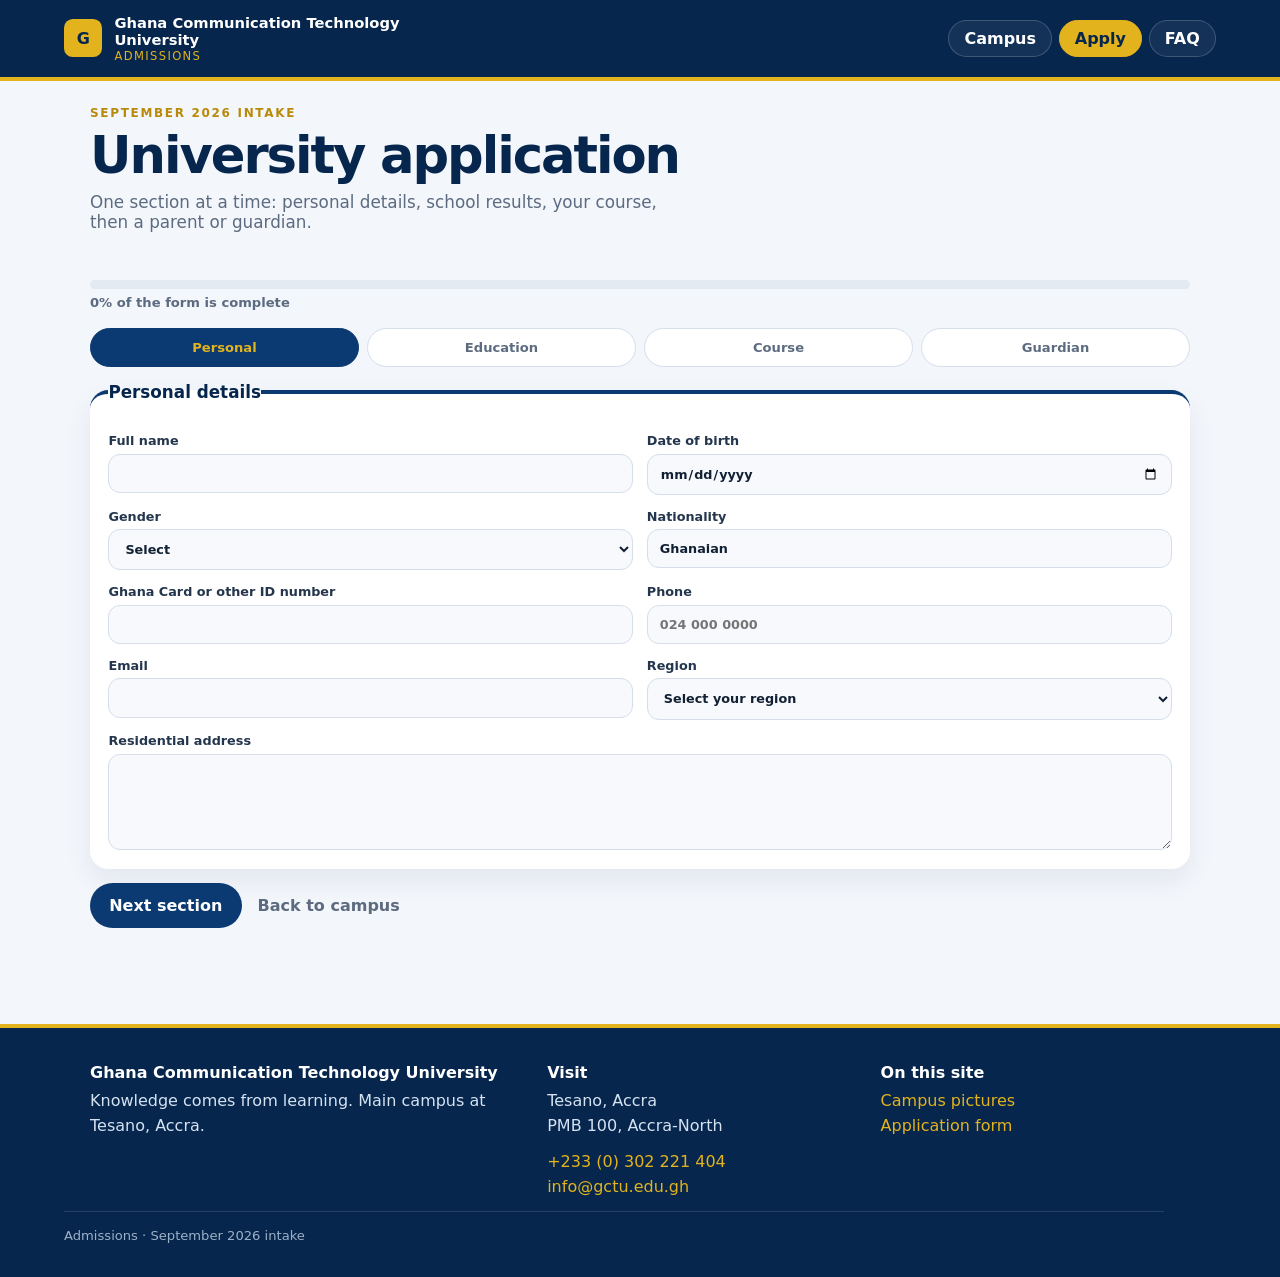
==== commit 1694ca3e: "Add the phone menu, questions, and a lighter course bar. Campus and Apply stay in the header on larg" ====
--- a/apply.html
+++ b/apply.html
@@ -15,11 +15,22 @@
         <span>Admissions</span>
       </span>
     </a>
-    <nav>
+    <nav class="header-nav" aria-label="Site">
       <a href="index.html">Campus</a>
       <a href="apply.html" aria-current="page">Apply</a>
+      <a href="index.html#faq">FAQ</a>
     </nav>
+    <button class="menu-toggle" type="button" aria-label="Menu" aria-expanded="false" aria-controls="site-menu">
+      <span class="menu-bars" aria-hidden="true"></span>
+    </button>
   </header>
+  <div class="menu-backdrop" hidden></div>
+  <nav id="site-menu" class="side-menu" aria-hidden="true">
+    <p class="menu-kicker">Explore</p>
+    <a href="index.html">Campus</a>
+    <a href="apply.html" aria-current="page">Apply</a>
+    <a href="index.html#faq">FAQ</a>
+  </nav>
 
   <main>
     <section class="page-intro">
@@ -429,5 +440,6 @@
       window.location.href = "success.html?" + params.toString();
     });
   </script>
+  <script src="menu.js"></script>
 </body>
 </html>
--- a/styles.css
+++ b/styles.css
@@ -29,15 +29,134 @@
 .site-header {
   position: sticky;
   top: 0;
-  z-index: 3;
+  z-index: 4;
   display: flex;
   align-items: center;
   justify-content: space-between;
-  gap: 1rem;
+  gap: 0.85rem;
   padding: 0.85rem 5vw;
   background: var(--navy-deep);
   color: white;
   border-bottom: 4px solid var(--gold);
+}
+
+.header-nav {
+  margin-left: auto;
+  display: flex;
+  gap: 0.4rem;
+}
+
+.header-nav a {
+  color: white;
+  text-decoration: none;
+  font-weight: 750;
+  padding: 0.5rem 0.95rem;
+  border-radius: 999px;
+  border: 1px solid rgba(255, 255, 255, 0.18);
+  background: rgba(255, 255, 255, 0.06);
+}
+
+.header-nav a[aria-current="page"] {
+  background: var(--gold);
+  color: var(--navy-deep);
+  border-color: var(--gold);
+}
+
+.menu-toggle {
+  display: none;
+  align-items: center;
+  justify-content: center;
+  flex: 0 0 auto;
+  width: 2.6rem;
+  height: 2.6rem;
+  margin-left: auto;
+  border: 1px solid rgba(226, 179, 28, 0.85);
+  background: rgba(226, 179, 28, 0.12);
+  color: white;
+  border-radius: 0.75rem;
+  padding: 0;
+  cursor: pointer;
+}
+
+.menu-bars {
+  position: relative;
+  width: 16px;
+  height: 2px;
+  border-radius: 2px;
+  background: var(--gold);
+}
+
+.menu-bars::before,
+.menu-bars::after {
+  content: "";
+  position: absolute;
+  left: 0;
+  width: 16px;
+  height: 2px;
+  border-radius: 2px;
+  background: var(--gold);
+}
+
+.menu-bars::before { top: -5px; }
+.menu-bars::after { top: 5px; }
+
+.menu-backdrop {
+  position: fixed;
+  inset: 0;
+  z-index: 5;
+  background: rgba(6, 18, 36, 0.5);
+}
+
+.menu-backdrop[hidden] {
+  display: none !important;
+}
+
+.side-menu {
+  position: fixed;
+  z-index: 6;
+  top: 0;
+  right: 0;
+  left: auto;
+  width: min(300px, 84vw);
+  height: 100%;
+  margin: 0;
+  padding: 1.5rem 1.1rem;
+  display: none;
+  flex-direction: column;
+  gap: 0.55rem;
+  background: linear-gradient(180deg, #0b3a73 0%, #06264d 100%);
+  border-left: 4px solid var(--gold);
+  box-shadow: -16px 0 40px rgba(6, 38, 77, 0.28);
+  transform: translateX(105%);
+  transition: transform 0.28s ease;
+}
+
+.side-menu.is-open {
+  transform: translateX(0);
+}
+
+.menu-kicker {
+  margin: 0 0 0.6rem;
+  color: var(--gold);
+  font-size: 0.75rem;
+  font-weight: 800;
+  letter-spacing: 0.16em;
+  text-transform: uppercase;
+}
+
+.side-menu a {
+  display: block;
+  padding: 0.95rem 1rem;
+  border-radius: 0.9rem;
+  color: white;
+  text-decoration: none;
+  font-weight: 750;
+  background: rgba(255, 255, 255, 0.06);
+}
+
+.side-menu a[aria-current="page"] {
+  background: var(--gold);
+  color: var(--navy-deep);
 }
 
 .brand {
@@ -77,21 +196,6 @@
 nav {
   display: flex;
   gap: 0.35rem;
-}
-
-nav a {
-  color: white;
-  text-decoration: none;
-  font-weight: 650;
-  font-size: 0.92rem;
-  padding: 0.45rem 0.85rem;
-  border-radius: 999px;
-}
-
-nav a:hover,
-nav a[aria-current="page"] {
-  background: rgba(226, 179, 28, 0.18);
-  color: var(--gold);
 }
 
 main {
@@ -576,11 +680,10 @@
 
 .ticker {
   overflow: hidden;
-  margin: 0 0 1.3rem;
-  border-radius: 999px;
+  margin: 1.3rem 0 0.2rem;
+  border-radius: 1rem;
   background: var(--navy-deep);
-  color: white;
-  mask-image: linear-gradient(90deg, transparent, #000 8%, #000 92%, transparent);
+  box-shadow: 0 12px 28px rgba(6, 38, 77, 0.08);
 }
 
 .ticker-track {
@@ -588,7 +691,7 @@
   gap: 2rem;
   width: max-content;
   padding: 0.7rem 0;
-  animation: ticker 28s linear infinite;
+  animation: ticker 70s linear infinite;
 }
 
 .ticker span {
@@ -647,6 +750,65 @@
   margin-bottom: 0.35rem;
   color: var(--gold-deep);
   letter-spacing: 0.08em;
+}
+
+.faq {
+  margin-top: 2.2rem;
+}
+
+.faq h2 {
+  margin: 0;
+  color: var(--navy-deep);
+  font-size: clamp(1.6rem, 3vw, 2.2rem);
+  letter-spacing: -0.03em;
+}
+
+.faq-list {
+  display: grid;
+  gap: 0.65rem;
+  margin-top: 0.9rem;
+}
+
+.faq-list details {
+  background: white;
+  border-radius: 1rem;
+  border-left: 4px solid var(--gold);
+  box-shadow: 0 8px 18px rgba(6, 38, 77, 0.06);
+}
+
+.faq-list summary {
+  display: flex;
+  align-items: center;
+  justify-content: space-between;
+  gap: 1rem;
+  padding: 1rem 1.1rem;
+  color: var(--navy-deep);
+  font-weight: 750;
+  cursor: pointer;
+  list-style: none;
+}
+
+.faq-list summary::-webkit-details-marker {
+  display: none;
+}
+
+.faq-list summary::after {
+  content: "+";
+  flex: 0 0 auto;
+  color: var(--gold-deep);
+  font-size: 1.35rem;
+  line-height: 1;
+}
+
+.faq-list details[open] summary::after {
+  content: "–";
+}
+
+.faq-list details p {
+  margin: 0;
+  padding: 0 2.4rem 1rem 1.1rem;
+  color: var(--muted);
+  line-height: 1.5;
 }
 
 .filters {
@@ -892,11 +1054,47 @@
 
 @media (max-width: 800px) {
   .site-header {
-    flex-direction: column;
-    align-items: flex-start;
-  }
-
-  .banner,
+    flex-direction: row;
+    align-items: center;
+    padding: 0.85rem 1rem;
+  }
+
+  .banner-photo {
+    box-shadow: 0 4px 10px rgba(6, 38, 77, 0.06);
+  }
+
+  .ticker {
+    box-shadow: 0 3px 8px rgba(6, 38, 77, 0.04);
+  }
+
+  .brand {
+    min-width: 0;
+  }
+
+  .brand strong {
+    max-width: none;
+  }
+
+  main {
+    width: min(1100px, calc(100% - 1.5rem));
+    padding-top: 1.15rem;
+  }
+
+  .banner-copy {
+    padding: 1.25rem 1.1rem 1.15rem;
+  }
+
+  .facts {
+    flex-wrap: wrap;
+    gap: 0.85rem 1.2rem;
+  }
+
+  .banner {
+    display: grid;
+    grid-template-columns: 1fr;
+    gap: 1.15rem;
+  }
+
   .fields,
   .gallery,
   .gallery tbody,
@@ -916,12 +1114,25 @@
     margin-top: 0.8rem;
   }
 
-  .banner-photo {
-    min-height: 220px;
-  }
-
+  .banner-photo,
   .banner-photo img {
-    height: 220px;
+    min-height: 210px;
+    height: 210px;
+  }
+
+  .form-actions {
+    flex-direction: column;
+    align-items: stretch;
+  }
+
+  .form-actions .button,
+  .form-actions .ghost {
+    width: 100%;
+    text-align: center;
+  }
+
+  .success {
+    padding: 1.25rem 1rem;
   }
 
   .paths,
@@ -930,4 +1141,55 @@
   .stepper {
     grid-template-columns: 1fr 1fr;
   }
-}
+
+  #viewer {
+    width: calc(100% - 1rem);
+    max-height: calc(100% - 1rem);
+  }
+
+  .viewer-close {
+    position: static;
+    margin: 0 0 0.5rem auto;
+    display: block;
+  }
+}
+
+@media (max-width: 700px) {
+  .header-nav {
+    display: none;
+  }
+
+  .menu-toggle {
+    display: inline-flex;
+  }
+
+  .side-menu {
+    display: flex;
+  }
+}
+
+@media (max-width: 520px) {
+  h1 {
+    font-size: 1.85rem;
+  }
+
+  .paths,
+  .steps ol,
+  .footer-grid {
+    grid-template-columns: 1fr;
+  }
+
+  .facts {
+    display: grid;
+    grid-template-columns: repeat(3, minmax(0, 1fr));
+    gap: 0.7rem;
+  }
+
+  .facts strong {
+    font-size: 1rem;
+  }
+
+  .campus-footer {
+    padding: 1.5rem 1rem 1rem;
+  }
+}
